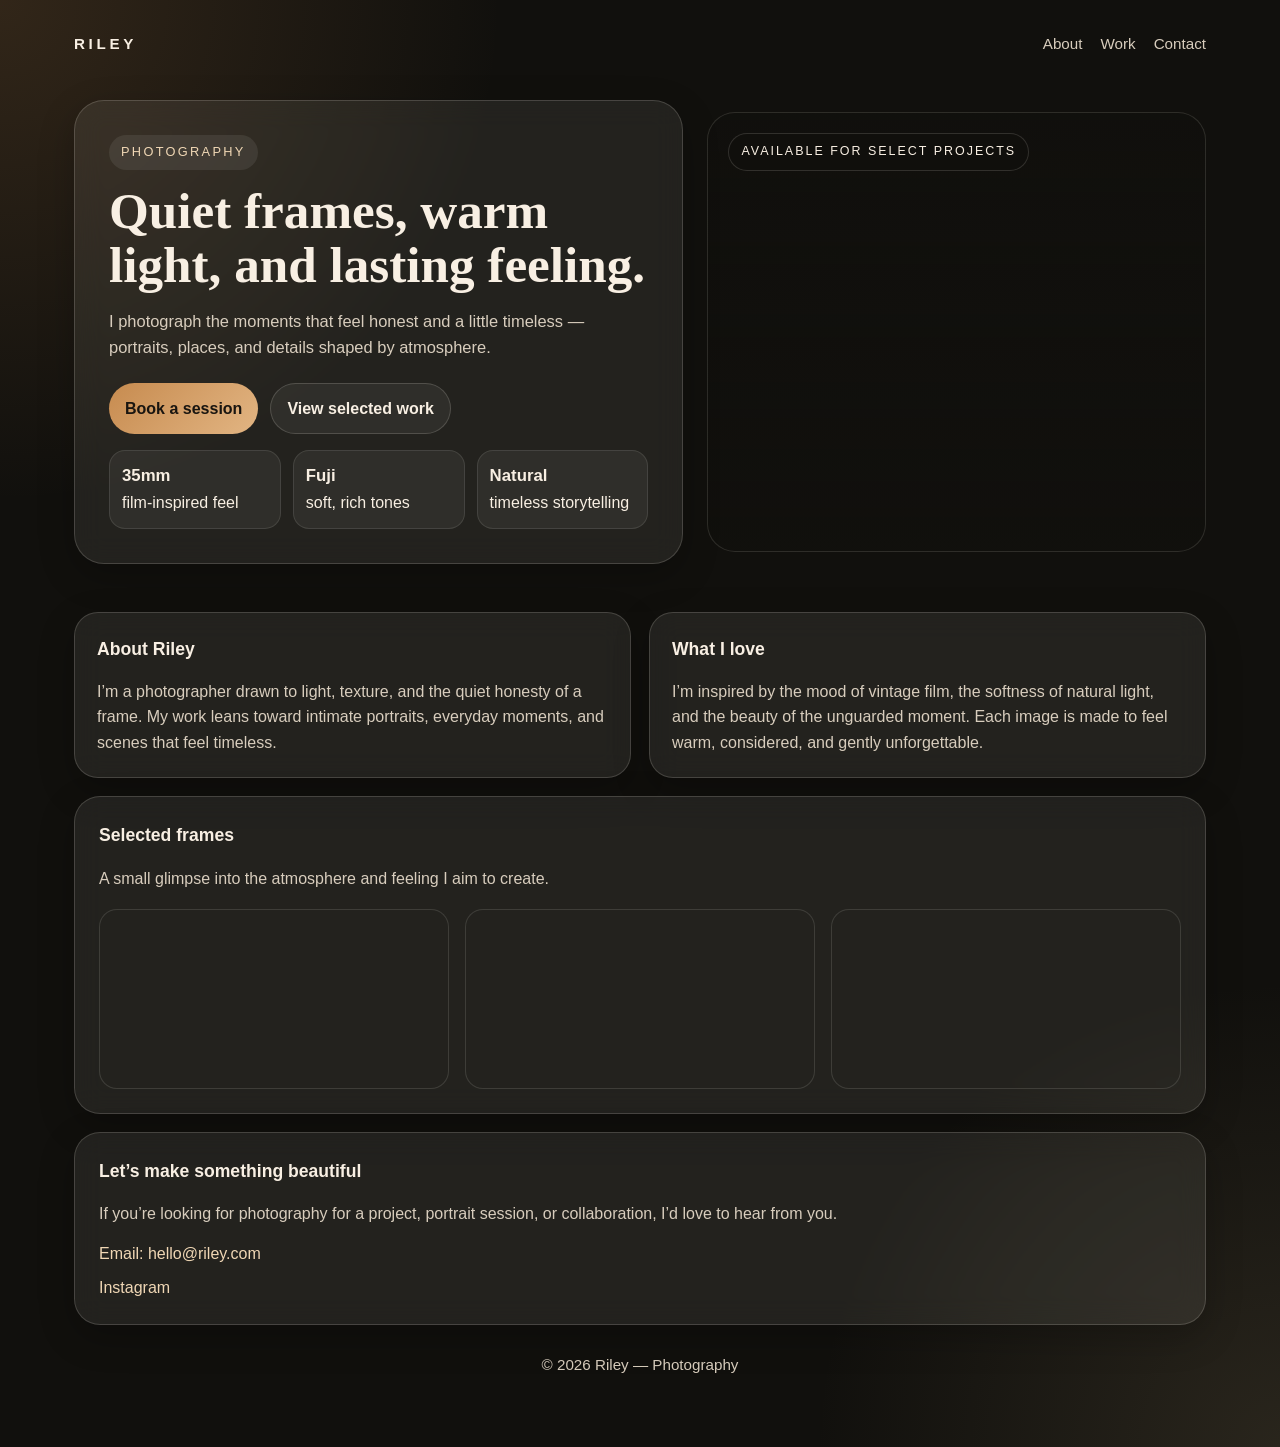
==== index.html @ 683b1c5f "first commit" ====
<!DOCTYPE html>
<html lang="en">
  <head>
    <meta charset="UTF-8" />
    <meta name="viewport" content="width=device-width, initial-scale=1.0" />
    <title>Riley | Photographer & CX Service Designer</title>
    <meta
      name="description"
      content="Riley is a photographer and CX service designer creating thoughtful, human-centered stories and experiences."
    />
    <style>
      :root {
        --bg: #11100d;
        --bg-soft: #1c1914;
        --card: rgba(255, 248, 238, 0.08);
        --card-strong: rgba(255, 248, 238, 0.12);
        --text: #f8efe3;
        --muted: #d8cdbd;
        --accent: #c78b4f;
        --accent-2: #8a7a5a;
        --line: rgba(255, 248, 238, 0.16);
      }

      * {
        box-sizing: border-box;
      }

      html {
        scroll-behavior: smooth;
      }

      body {
        margin: 0;
        font-family: "Inter", "Segoe UI", Roboto, Arial, sans-serif;
        color: var(--text);
        background:
          radial-gradient(circle at top left, rgba(199, 139, 79, 0.18), transparent 26%),
          radial-gradient(circle at bottom right, rgba(138, 122, 90, 0.2), transparent 24%),
          var(--bg);
        line-height: 1.6;
      }

      a {
        color: inherit;
        text-decoration: none;
      }

      .page {
        max-width: 1180px;
        margin: 0 auto;
        padding: 24px 24px 60px;
      }

      .nav {
        display: flex;
        justify-content: space-between;
        align-items: center;
        padding: 8px 0 24px;
      }

      .brand {
        font-size: 0.95rem;
        font-weight: 700;
        letter-spacing: 0.24em;
        text-transform: uppercase;
      }

      .nav-links {
        display: flex;
        gap: 18px;
        color: var(--muted);
        font-size: 0.95rem;
      }

      .hero {
        display: grid;
        grid-template-columns: 1.1fr 0.9fr;
        gap: 24px;
        align-items: center;
        padding: 20px 0 30px;
      }

      .hero-card,
      .card,
      .panel {
        background: var(--card);
        border: 1px solid var(--line);
        box-shadow: 0 12px 36px rgba(0, 0, 0, 0.24);
        backdrop-filter: blur(14px);
        -webkit-backdrop-filter: blur(14px);
      }

      .hero-card {
        border-radius: 30px;
        padding: 34px;
      }

      .eyebrow {
        display: inline-block;
        padding: 7px 12px;
        border-radius: 999px;
        background: rgba(255, 248, 238, 0.08);
        color: #f0d7b5;
        font-size: 0.8rem;
        letter-spacing: 0.18em;
        text-transform: uppercase;
        margin-bottom: 14px;
      }

      h1 {
        font-family: "Georgia", "Iowan Old Style", "Palatino Linotype", serif;
        font-size: clamp(2.2rem, 4vw, 3.2rem);
        line-height: 1.05;
        margin: 0 0 16px;
      }

      .lead {
        font-size: 1.03rem;
        color: var(--muted);
        max-width: 620px;
      }

      .actions {
        display: flex;
        gap: 12px;
        flex-wrap: wrap;
        margin-top: 22px;
      }

      .btn {
        display: inline-flex;
        align-items: center;
        justify-content: center;
        padding: 12px 16px;
        border-radius: 999px;
        font-weight: 600;
      }

      .btn-primary {
        background: linear-gradient(135deg, var(--accent), #e2b583);
        color: #191510;
      }

      .btn-secondary {
        border: 1px solid var(--line);
        background: rgba(255, 248, 238, 0.06);
      }

      .portrait {
        overflow: hidden;
        border-radius: 28px;
        min-height: 440px;
        background:
          linear-gradient(180deg, rgba(17, 16, 13, 0.12), rgba(17, 16, 13, 0.5)),
          url("https://images.unsplash.com/photo-1515886657613-9f3515b0c78f?auto=format&fit=crop&w=1000&q=80") center/cover;
        border: 1px solid rgba(255, 248, 238, 0.12);
      }

      .portrait .badge {
        margin: 20px;
        display: inline-block;
        padding: 8px 12px;
        border-radius: 999px;
        background: rgba(17, 16, 13, 0.65);
        border: 1px solid rgba(255, 248, 238, 0.14);
        font-size: 0.78rem;
        letter-spacing: 0.16em;
        text-transform: uppercase;
      }

      .content-grid {
        display: grid;
        grid-template-columns: 1fr 1fr;
        gap: 18px;
        margin-top: 18px;
      }

      .card {
        border-radius: 24px;
        padding: 22px;
      }

      .card h2,
      .panel h2 {
        margin-top: 0;
        font-size: 1.1rem;
      }

      .card p,
      .panel p {
        color: var(--muted);
        margin-bottom: 0;
      }

      .stats {
        display: flex;
        gap: 12px;
        flex-wrap: wrap;
        margin-top: 16px;
      }

      .stat {
        flex: 1;
        min-width: 110px;
        padding: 12px;
        border-radius: 16px;
        background: rgba(255, 248, 238, 0.06);
        border: 1px solid rgba(255, 248, 238, 0.1);
      }

      .stat strong {
        display: block;
        font-size: 1.05rem;
      }

      .gallery {
        display: grid;
        grid-template-columns: repeat(3, minmax(0, 1fr));
        gap: 16px;
        margin-top: 18px;
      }

      .photo {
        min-height: 180px;
        border-radius: 18px;
        background-size: cover;
        background-position: center;
        border: 1px solid rgba(255, 248, 238, 0.12);
        filter: sepia(0.28) saturate(0.84) contrast(1.03);
      }

      .photo.one {
        background-image: url("https://images.unsplash.com/photo-1492691527719-9d1e07e534b4?auto=format&fit=crop&w=800&q=80");
      }

      .photo.two {
        background-image: url("https://images.unsplash.com/photo-1518623489648-a173ef7824f3?auto=format&fit=crop&w=800&q=80");
      }

      .photo.three {
        background-image: url("https://images.unsplash.com/photo-1500530855697-b586d89ba3ee?auto=format&fit=crop&w=800&q=80");
      }

      .panel {
        border-radius: 26px;
        padding: 24px;
        margin-top: 18px;
      }

      .contact-list {
        margin-top: 14px;
        display: grid;
        gap: 8px;
      }

      .contact-list a {
        color: #f0d7b5;
      }

      footer {
        text-align: center;
        color: var(--muted);
        padding: 28px 0 10px;
        font-size: 0.95rem;
      }

      @media (max-width: 900px) {
        .hero,
        .content-grid,
        .gallery {
          grid-template-columns: 1fr;
        }

        .hero-card {
          padding: 24px;
        }

        .portrait {
          min-height: 320px;
        }
      }

      @media (max-width: 640px) {
        .page {
          padding: 16px 16px 40px;
        }

        .nav {
          flex-direction: column;
          align-items: flex-start;
          gap: 10px;
        }

        .nav-links {
          flex-wrap: wrap;
          gap: 12px;
        }
      }
    </style>
  </head>
  <body>
    <div class="page">
      <nav class="nav">
        <a href="#top" class="brand">Riley</a>
        <div class="nav-links">
          <a href="#about">About</a>
          <a href="#work">Work</a>
          <a href="#contact">Contact</a>
        </div>
      </nav>

      <section class="hero" id="top">
        <div class="hero-card">
          <span class="eyebrow">Photography</span>
          <h1>Quiet frames, warm light, and lasting feeling.</h1>
          <p class="lead">
            I photograph the moments that feel honest and a little timeless — portraits, places, and details shaped by atmosphere.
          </p>
          <div class="actions">
            <a class="btn btn-primary" href="#contact">Book a session</a>
            <a class="btn btn-secondary" href="#work">View selected work</a>
          </div>
          <div class="stats">
            <div class="stat"><strong>35mm</strong><span>film-inspired feel</span></div>
            <div class="stat"><strong>Fuji</strong><span>soft, rich tones</span></div>
            <div class="stat"><strong>Natural</strong><span>timeless storytelling</span></div>
          </div>
        </div>

        <div class="portrait">
          <span class="badge">Available for select projects</span>
        </div>
      </section>

      <section class="content-grid" id="about">
        <article class="card">
          <h2>About Riley</h2>
          <p>
            I’m a photographer drawn to light, texture, and the quiet honesty of a frame. My work leans toward intimate portraits,
            everyday moments, and scenes that feel timeless.
          </p>
        </article>
        <article class="card">
          <h2>What I love</h2>
          <p>
            I’m inspired by the mood of vintage film, the softness of natural light, and the beauty of the unguarded moment.
            Each image is made to feel warm, considered, and gently unforgettable.
          </p>
        </article>
      </section>

      <section class="panel" id="work">
        <h2>Selected frames</h2>
        <p>A small glimpse into the atmosphere and feeling I aim to create.</p>
        <div class="gallery">
          <div class="photo one"></div>
          <div class="photo two"></div>
          <div class="photo three"></div>
        </div>
      </section>

      <section class="panel" id="contact">
        <h2>Let’s make something beautiful</h2>
        <p>
          If you’re looking for photography for a project, portrait session, or collaboration, I’d love to hear from you.
        </p>
        <div class="contact-list">
          <a href="mailto:hello@riley.com">Email: hello@riley.com</a>
          <a href="https://www.instagram.com/" target="_blank" rel="noreferrer">Instagram</a>
        </div>
      </section>

      <footer>© 2026 Riley — Photography</footer>
    </div>
  </body>
</html>
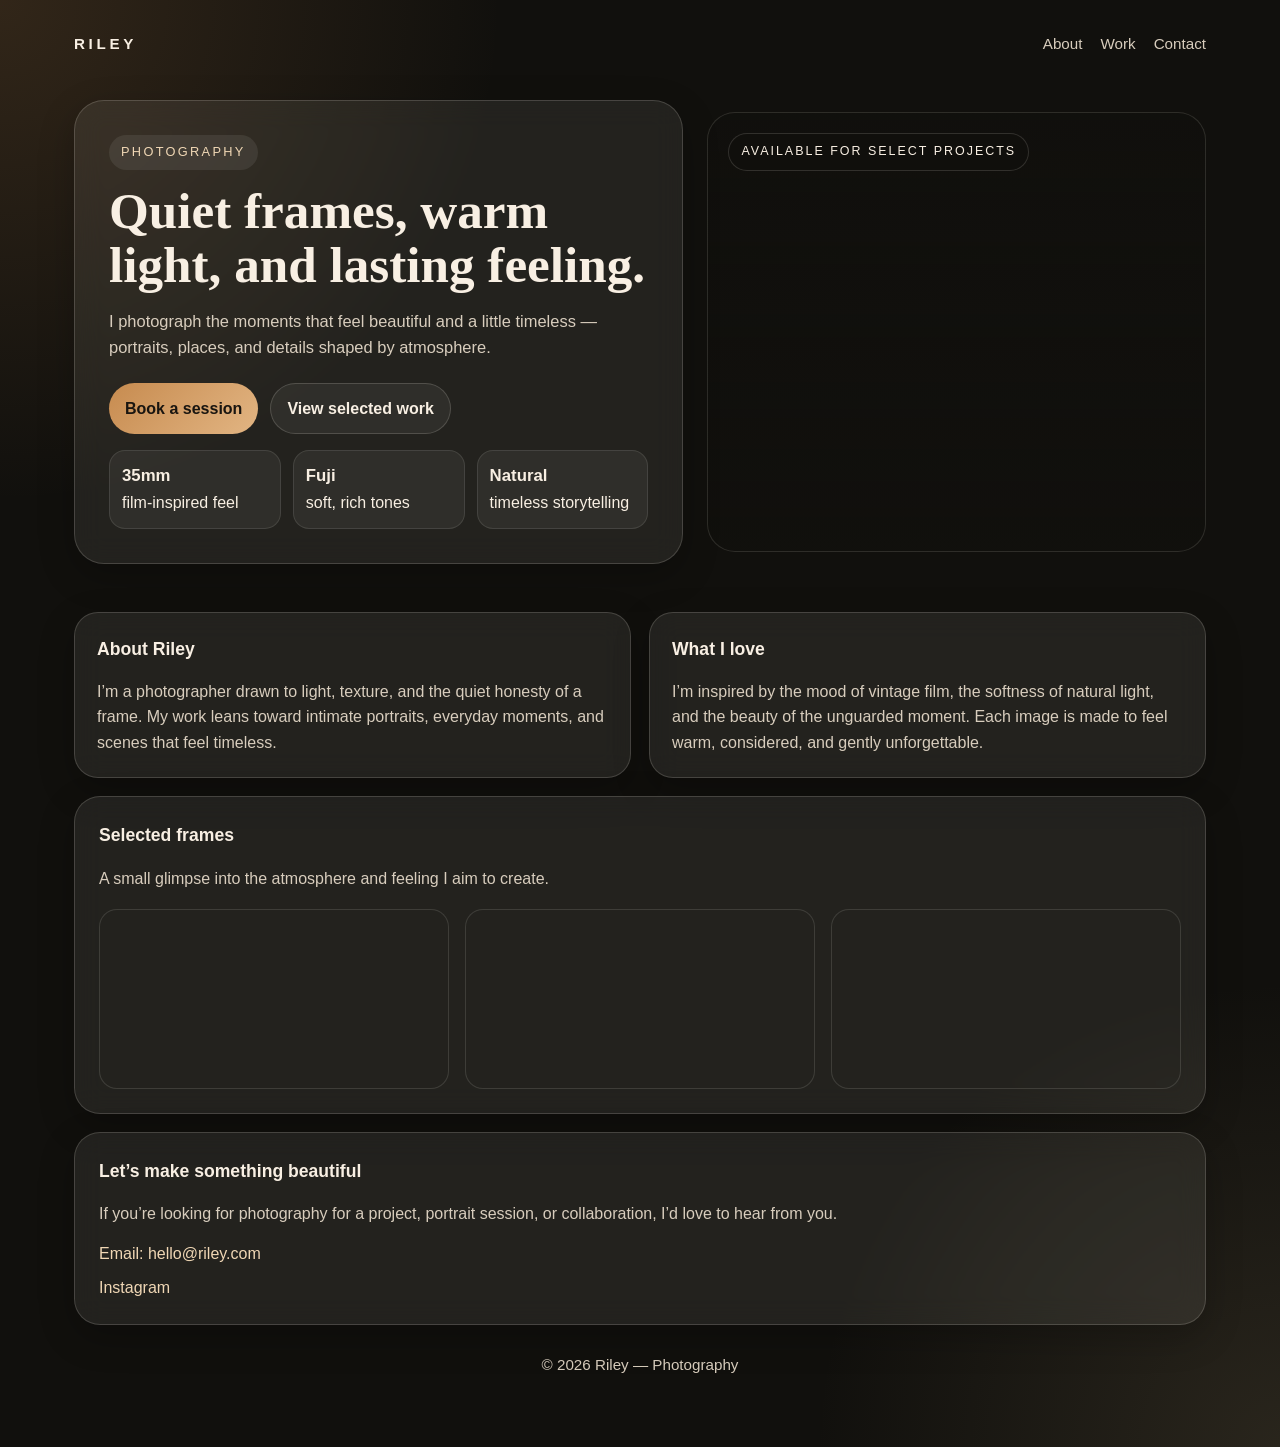
==== commit c00f0290: "updated header text *beautiful" ====
--- a/index.html
+++ b/index.html
@@ -3,10 +3,10 @@
   <head>
     <meta charset="UTF-8" />
     <meta name="viewport" content="width=device-width, initial-scale=1.0" />
-    <title>Riley | Photographer & CX Service Designer</title>
+    <title>Riley | Photographer</title>
     <meta
       name="description"
-      content="Riley is a photographer and CX service designer creating thoughtful, human-centered stories and experiences."
+      content="Riley is a photographer creating beautiful, timeless images shaped by light, texture, and impactful moments."
     />
     <style>
       :root {
@@ -314,7 +314,7 @@
           <span class="eyebrow">Photography</span>
           <h1>Quiet frames, warm light, and lasting feeling.</h1>
           <p class="lead">
-            I photograph the moments that feel honest and a little timeless — portraits, places, and details shaped by atmosphere.
+            I photograph the moments that feel beautiful and a little timeless — portraits, places, and details shaped by atmosphere.
           </p>
           <div class="actions">
             <a class="btn btn-primary" href="#contact">Book a session</a>
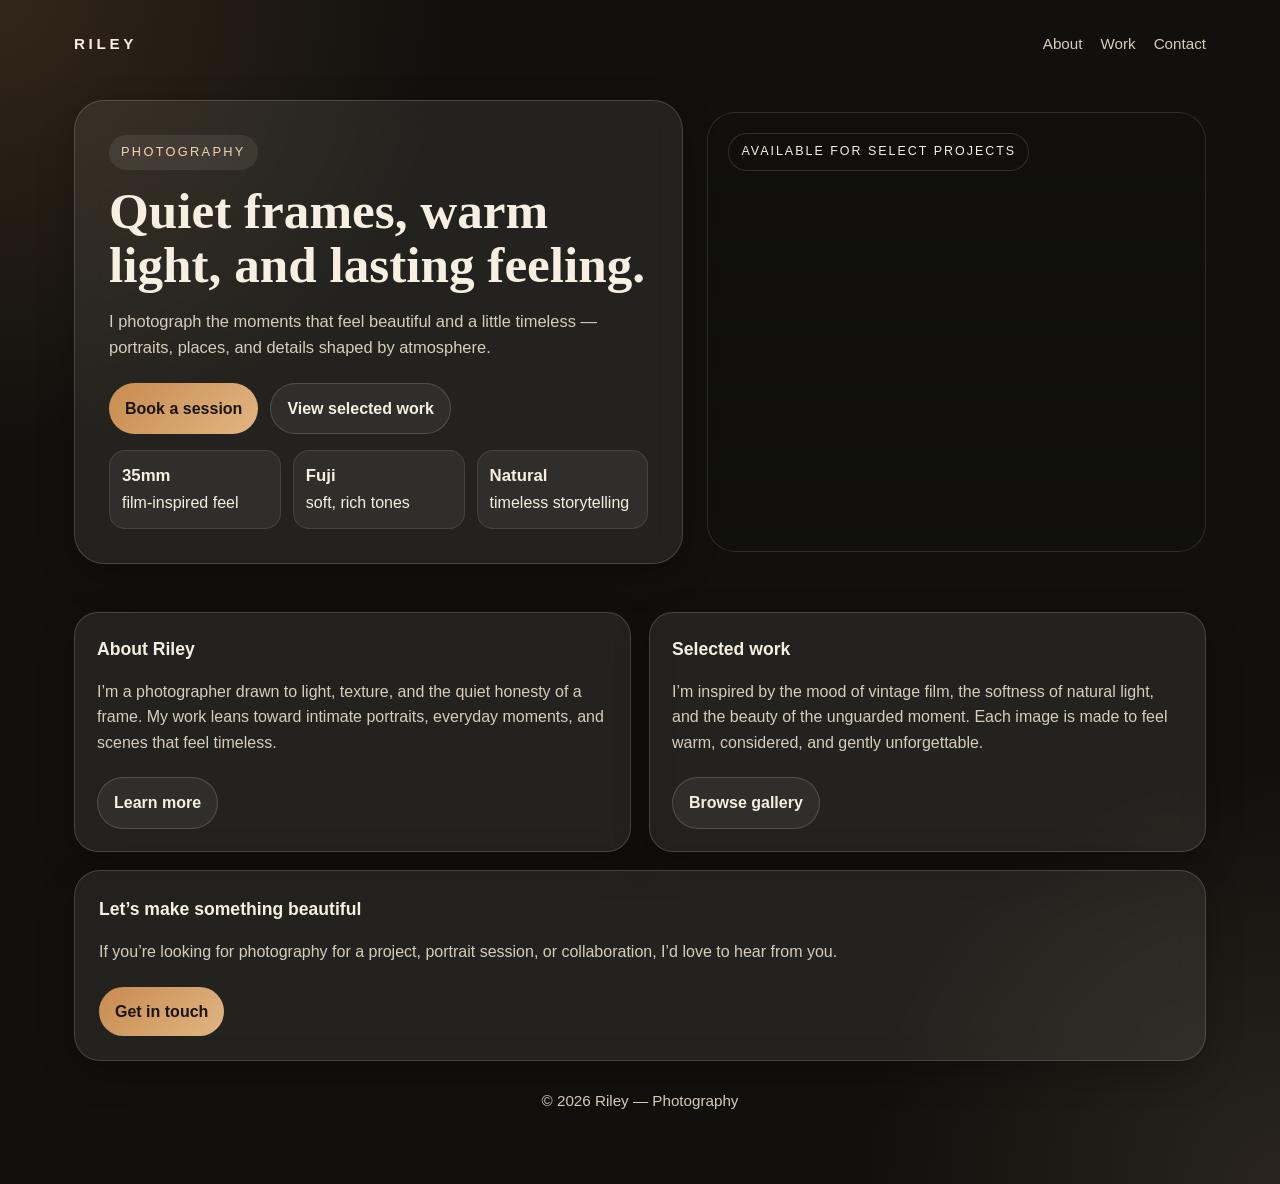
==== commit 69d503ce: "Updated site scaffolding and structure to have pages on own." ====
--- a/index.html
+++ b/index.html
@@ -8,304 +8,16 @@
       name="description"
       content="Riley is a photographer creating beautiful, timeless images shaped by light, texture, and impactful moments."
     />
-    <style>
-      :root {
-        --bg: #11100d;
-        --bg-soft: #1c1914;
-        --card: rgba(255, 248, 238, 0.08);
-        --card-strong: rgba(255, 248, 238, 0.12);
-        --text: #f8efe3;
-        --muted: #d8cdbd;
-        --accent: #c78b4f;
-        --accent-2: #8a7a5a;
-        --line: rgba(255, 248, 238, 0.16);
-      }
-
-      * {
-        box-sizing: border-box;
-      }
-
-      html {
-        scroll-behavior: smooth;
-      }
-
-      body {
-        margin: 0;
-        font-family: "Inter", "Segoe UI", Roboto, Arial, sans-serif;
-        color: var(--text);
-        background:
-          radial-gradient(circle at top left, rgba(199, 139, 79, 0.18), transparent 26%),
-          radial-gradient(circle at bottom right, rgba(138, 122, 90, 0.2), transparent 24%),
-          var(--bg);
-        line-height: 1.6;
-      }
-
-      a {
-        color: inherit;
-        text-decoration: none;
-      }
-
-      .page {
-        max-width: 1180px;
-        margin: 0 auto;
-        padding: 24px 24px 60px;
-      }
-
-      .nav {
-        display: flex;
-        justify-content: space-between;
-        align-items: center;
-        padding: 8px 0 24px;
-      }
-
-      .brand {
-        font-size: 0.95rem;
-        font-weight: 700;
-        letter-spacing: 0.24em;
-        text-transform: uppercase;
-      }
-
-      .nav-links {
-        display: flex;
-        gap: 18px;
-        color: var(--muted);
-        font-size: 0.95rem;
-      }
-
-      .hero {
-        display: grid;
-        grid-template-columns: 1.1fr 0.9fr;
-        gap: 24px;
-        align-items: center;
-        padding: 20px 0 30px;
-      }
-
-      .hero-card,
-      .card,
-      .panel {
-        background: var(--card);
-        border: 1px solid var(--line);
-        box-shadow: 0 12px 36px rgba(0, 0, 0, 0.24);
-        backdrop-filter: blur(14px);
-        -webkit-backdrop-filter: blur(14px);
-      }
-
-      .hero-card {
-        border-radius: 30px;
-        padding: 34px;
-      }
-
-      .eyebrow {
-        display: inline-block;
-        padding: 7px 12px;
-        border-radius: 999px;
-        background: rgba(255, 248, 238, 0.08);
-        color: #f0d7b5;
-        font-size: 0.8rem;
-        letter-spacing: 0.18em;
-        text-transform: uppercase;
-        margin-bottom: 14px;
-      }
-
-      h1 {
-        font-family: "Georgia", "Iowan Old Style", "Palatino Linotype", serif;
-        font-size: clamp(2.2rem, 4vw, 3.2rem);
-        line-height: 1.05;
-        margin: 0 0 16px;
-      }
-
-      .lead {
-        font-size: 1.03rem;
-        color: var(--muted);
-        max-width: 620px;
-      }
-
-      .actions {
-        display: flex;
-        gap: 12px;
-        flex-wrap: wrap;
-        margin-top: 22px;
-      }
-
-      .btn {
-        display: inline-flex;
-        align-items: center;
-        justify-content: center;
-        padding: 12px 16px;
-        border-radius: 999px;
-        font-weight: 600;
-      }
-
-      .btn-primary {
-        background: linear-gradient(135deg, var(--accent), #e2b583);
-        color: #191510;
-      }
-
-      .btn-secondary {
-        border: 1px solid var(--line);
-        background: rgba(255, 248, 238, 0.06);
-      }
-
-      .portrait {
-        overflow: hidden;
-        border-radius: 28px;
-        min-height: 440px;
-        background:
-          linear-gradient(180deg, rgba(17, 16, 13, 0.12), rgba(17, 16, 13, 0.5)),
-          url("https://images.unsplash.com/photo-1515886657613-9f3515b0c78f?auto=format&fit=crop&w=1000&q=80") center/cover;
-        border: 1px solid rgba(255, 248, 238, 0.12);
-      }
-
-      .portrait .badge {
-        margin: 20px;
-        display: inline-block;
-        padding: 8px 12px;
-        border-radius: 999px;
-        background: rgba(17, 16, 13, 0.65);
-        border: 1px solid rgba(255, 248, 238, 0.14);
-        font-size: 0.78rem;
-        letter-spacing: 0.16em;
-        text-transform: uppercase;
-      }
-
-      .content-grid {
-        display: grid;
-        grid-template-columns: 1fr 1fr;
-        gap: 18px;
-        margin-top: 18px;
-      }
-
-      .card {
-        border-radius: 24px;
-        padding: 22px;
-      }
-
-      .card h2,
-      .panel h2 {
-        margin-top: 0;
-        font-size: 1.1rem;
-      }
-
-      .card p,
-      .panel p {
-        color: var(--muted);
-        margin-bottom: 0;
-      }
-
-      .stats {
-        display: flex;
-        gap: 12px;
-        flex-wrap: wrap;
-        margin-top: 16px;
-      }
-
-      .stat {
-        flex: 1;
-        min-width: 110px;
-        padding: 12px;
-        border-radius: 16px;
-        background: rgba(255, 248, 238, 0.06);
-        border: 1px solid rgba(255, 248, 238, 0.1);
-      }
-
-      .stat strong {
-        display: block;
-        font-size: 1.05rem;
-      }
-
-      .gallery {
-        display: grid;
-        grid-template-columns: repeat(3, minmax(0, 1fr));
-        gap: 16px;
-        margin-top: 18px;
-      }
-
-      .photo {
-        min-height: 180px;
-        border-radius: 18px;
-        background-size: cover;
-        background-position: center;
-        border: 1px solid rgba(255, 248, 238, 0.12);
-        filter: sepia(0.28) saturate(0.84) contrast(1.03);
-      }
-
-      .photo.one {
-        background-image: url("https://images.unsplash.com/photo-1492691527719-9d1e07e534b4?auto=format&fit=crop&w=800&q=80");
-      }
-
-      .photo.two {
-        background-image: url("https://images.unsplash.com/photo-1518623489648-a173ef7824f3?auto=format&fit=crop&w=800&q=80");
-      }
-
-      .photo.three {
-        background-image: url("https://images.unsplash.com/photo-1500530855697-b586d89ba3ee?auto=format&fit=crop&w=800&q=80");
-      }
-
-      .panel {
-        border-radius: 26px;
-        padding: 24px;
-        margin-top: 18px;
-      }
-
-      .contact-list {
-        margin-top: 14px;
-        display: grid;
-        gap: 8px;
-      }
-
-      .contact-list a {
-        color: #f0d7b5;
-      }
-
-      footer {
-        text-align: center;
-        color: var(--muted);
-        padding: 28px 0 10px;
-        font-size: 0.95rem;
-      }
-
-      @media (max-width: 900px) {
-        .hero,
-        .content-grid,
-        .gallery {
-          grid-template-columns: 1fr;
-        }
-
-        .hero-card {
-          padding: 24px;
-        }
-
-        .portrait {
-          min-height: 320px;
-        }
-      }
-
-      @media (max-width: 640px) {
-        .page {
-          padding: 16px 16px 40px;
-        }
-
-        .nav {
-          flex-direction: column;
-          align-items: flex-start;
-          gap: 10px;
-        }
-
-        .nav-links {
-          flex-wrap: wrap;
-          gap: 12px;
-        }
-      }
-    </style>
+    <link rel="stylesheet" href="styles.css" />
   </head>
   <body>
     <div class="page">
       <nav class="nav">
-        <a href="#top" class="brand">Riley</a>
+        <a href="index.html" class="brand">Riley</a>
         <div class="nav-links">
-          <a href="#about">About</a>
-          <a href="#work">Work</a>
-          <a href="#contact">Contact</a>
+          <a href="pages/about.html">About</a>
+          <a href="pages/work.html">Work</a>
+          <a href="pages/contact.html">Contact</a>
         </div>
       </nav>
 
@@ -317,8 +29,8 @@
             I photograph the moments that feel beautiful and a little timeless — portraits, places, and details shaped by atmosphere.
           </p>
           <div class="actions">
-            <a class="btn btn-primary" href="#contact">Book a session</a>
-            <a class="btn btn-secondary" href="#work">View selected work</a>
+            <a class="btn btn-primary" href="pages/contact.html">Book a session</a>
+            <a class="btn btn-secondary" href="pages/work.html">View selected work</a>
           </div>
           <div class="stats">
             <div class="stat"><strong>35mm</strong><span>film-inspired feel</span></div>
@@ -332,45 +44,41 @@
         </div>
       </section>
 
-      <section class="content-grid" id="about">
+      <section class="content-grid">
         <article class="card">
           <h2>About Riley</h2>
           <p>
             I’m a photographer drawn to light, texture, and the quiet honesty of a frame. My work leans toward intimate portraits,
             everyday moments, and scenes that feel timeless.
           </p>
+          <div class="actions">
+            <a class="btn btn-secondary" href="pages/about.html">Learn more</a>
+          </div>
         </article>
         <article class="card">
-          <h2>What I love</h2>
+          <h2>Selected work</h2>
           <p>
             I’m inspired by the mood of vintage film, the softness of natural light, and the beauty of the unguarded moment.
             Each image is made to feel warm, considered, and gently unforgettable.
           </p>
+          <div class="actions">
+            <a class="btn btn-secondary" href="pages/work.html">Browse gallery</a>
+          </div>
         </article>
       </section>
 
-      <section class="panel" id="work">
-        <h2>Selected frames</h2>
-        <p>A small glimpse into the atmosphere and feeling I aim to create.</p>
-        <div class="gallery">
-          <div class="photo one"></div>
-          <div class="photo two"></div>
-          <div class="photo three"></div>
-        </div>
-      </section>
-
-      <section class="panel" id="contact">
+      <section class="panel">
         <h2>Let’s make something beautiful</h2>
         <p>
           If you’re looking for photography for a project, portrait session, or collaboration, I’d love to hear from you.
         </p>
-        <div class="contact-list">
-          <a href="mailto:hello@riley.com">Email: hello@riley.com</a>
-          <a href="https://www.instagram.com/" target="_blank" rel="noreferrer">Instagram</a>
+        <div class="actions">
+          <a class="btn btn-primary" href="pages/contact.html">Get in touch</a>
         </div>
       </section>
 
       <footer>© 2026 Riley — Photography</footer>
     </div>
+    <script src="script.js"></script>
   </body>
 </html>
--- a/styles.css
+++ b/styles.css
@@ -0,0 +1,287 @@
+:root {
+  --bg: #11100d;
+  --bg-soft: #1c1914;
+  --card: rgba(255, 248, 238, 0.08);
+  --card-strong: rgba(255, 248, 238, 0.12);
+  --text: #f8efe3;
+  --muted: #d8cdbd;
+  --accent: #c78b4f;
+  --accent-2: #8a7a5a;
+  --line: rgba(255, 248, 238, 0.16);
+}
+
+* {
+  box-sizing: border-box;
+}
+
+html {
+  scroll-behavior: smooth;
+}
+
+body {
+  margin: 0;
+  font-family: "Inter", "Segoe UI", Roboto, Arial, sans-serif;
+  color: var(--text);
+  background:
+    radial-gradient(circle at top left, rgba(199, 139, 79, 0.18), transparent 26%),
+    radial-gradient(circle at bottom right, rgba(138, 122, 90, 0.2), transparent 24%),
+    var(--bg);
+  line-height: 1.6;
+}
+
+a {
+  color: inherit;
+  text-decoration: none;
+}
+
+.page {
+  max-width: 1180px;
+  margin: 0 auto;
+  padding: 24px 24px 60px;
+}
+
+.nav {
+  display: flex;
+  justify-content: space-between;
+  align-items: center;
+  padding: 8px 0 24px;
+}
+
+.brand {
+  font-size: 0.95rem;
+  font-weight: 700;
+  letter-spacing: 0.24em;
+  text-transform: uppercase;
+}
+
+.nav-links {
+  display: flex;
+  gap: 18px;
+  color: var(--muted);
+  font-size: 0.95rem;
+}
+
+.hero {
+  display: grid;
+  grid-template-columns: 1.1fr 0.9fr;
+  gap: 24px;
+  align-items: center;
+  padding: 20px 0 30px;
+}
+
+.hero-card,
+.card,
+.panel {
+  background: var(--card);
+  border: 1px solid var(--line);
+  box-shadow: 0 12px 36px rgba(0, 0, 0, 0.24);
+  backdrop-filter: blur(14px);
+  -webkit-backdrop-filter: blur(14px);
+}
+
+.hero-card {
+  border-radius: 30px;
+  padding: 34px;
+}
+
+.eyebrow {
+  display: inline-block;
+  padding: 7px 12px;
+  border-radius: 999px;
+  background: rgba(255, 248, 238, 0.08);
+  color: #f0d7b5;
+  font-size: 0.8rem;
+  letter-spacing: 0.18em;
+  text-transform: uppercase;
+  margin-bottom: 14px;
+}
+
+h1 {
+  font-family: "Georgia", "Iowan Old Style", "Palatino Linotype", serif;
+  font-size: clamp(2.2rem, 4vw, 3.2rem);
+  line-height: 1.05;
+  margin: 0 0 16px;
+}
+
+.lead {
+  font-size: 1.03rem;
+  color: var(--muted);
+  max-width: 620px;
+}
+
+.actions {
+  display: flex;
+  gap: 12px;
+  flex-wrap: wrap;
+  margin-top: 22px;
+}
+
+.btn {
+  display: inline-flex;
+  align-items: center;
+  justify-content: center;
+  padding: 12px 16px;
+  border-radius: 999px;
+  font-weight: 600;
+}
+
+.btn-primary {
+  background: linear-gradient(135deg, var(--accent), #e2b583);
+  color: #191510;
+}
+
+.btn-secondary {
+  border: 1px solid var(--line);
+  background: rgba(255, 248, 238, 0.06);
+}
+
+.portrait {
+  overflow: hidden;
+  border-radius: 28px;
+  min-height: 440px;
+  background:
+    linear-gradient(180deg, rgba(17, 16, 13, 0.12), rgba(17, 16, 13, 0.5)),
+    url("https://images.unsplash.com/photo-1515886657613-9f3515b0c78f?auto=format&fit=crop&w=1000&q=80") center/cover;
+  border: 1px solid rgba(255, 248, 238, 0.12);
+}
+
+.portrait .badge {
+  margin: 20px;
+  display: inline-block;
+  padding: 8px 12px;
+  border-radius: 999px;
+  background: rgba(17, 16, 13, 0.65);
+  border: 1px solid rgba(255, 248, 238, 0.14);
+  font-size: 0.78rem;
+  letter-spacing: 0.16em;
+  text-transform: uppercase;
+}
+
+.content-grid {
+  display: grid;
+  grid-template-columns: 1fr 1fr;
+  gap: 18px;
+  margin-top: 18px;
+}
+
+.card {
+  border-radius: 24px;
+  padding: 22px;
+}
+
+.card h2,
+.panel h2 {
+  margin-top: 0;
+  font-size: 1.1rem;
+}
+
+.card p,
+.panel p {
+  color: var(--muted);
+  margin-bottom: 0;
+}
+
+.stats {
+  display: flex;
+  gap: 12px;
+  flex-wrap: wrap;
+  margin-top: 16px;
+}
+
+.stat {
+  flex: 1;
+  min-width: 110px;
+  padding: 12px;
+  border-radius: 16px;
+  background: rgba(255, 248, 238, 0.06);
+  border: 1px solid rgba(255, 248, 238, 0.1);
+}
+
+.stat strong {
+  display: block;
+  font-size: 1.05rem;
+}
+
+.gallery {
+  display: grid;
+  grid-template-columns: repeat(3, minmax(0, 1fr));
+  gap: 16px;
+  margin-top: 18px;
+}
+
+.photo {
+  min-height: 180px;
+  border-radius: 18px;
+  background-size: cover;
+  background-position: center;
+  border: 1px solid rgba(255, 248, 238, 0.12);
+  filter: sepia(0.28) saturate(0.84) contrast(1.03);
+}
+
+.photo.one {
+  background-image: url("https://images.unsplash.com/photo-1492691527719-9d1e07e534b4?auto=format&fit=crop&w=800&q=80");
+}
+
+.photo.two {
+  background-image: url("https://images.unsplash.com/photo-1518623489648-a173ef7824f3?auto=format&fit=crop&w=800&q=80");
+}
+
+.photo.three {
+  background-image: url("https://images.unsplash.com/photo-1500530855697-b586d89ba3ee?auto=format&fit=crop&w=800&q=80");
+}
+
+.panel {
+  border-radius: 26px;
+  padding: 24px;
+  margin-top: 18px;
+}
+
+.contact-list {
+  margin-top: 14px;
+  display: grid;
+  gap: 8px;
+}
+
+.contact-list a {
+  color: #f0d7b5;
+}
+
+footer {
+  text-align: center;
+  color: var(--muted);
+  padding: 28px 0 10px;
+  font-size: 0.95rem;
+}
+
+@media (max-width: 900px) {
+  .hero,
+  .content-grid,
+  .gallery {
+    grid-template-columns: 1fr;
+  }
+
+  .hero-card {
+    padding: 24px;
+  }
+
+  .portrait {
+    min-height: 320px;
+  }
+}
+
+@media (max-width: 640px) {
+  .page {
+    padding: 16px 16px 40px;
+  }
+
+  .nav {
+    flex-direction: column;
+    align-items: flex-start;
+    gap: 10px;
+  }
+
+  .nav-links {
+    flex-wrap: wrap;
+    gap: 12px;
+  }
+}
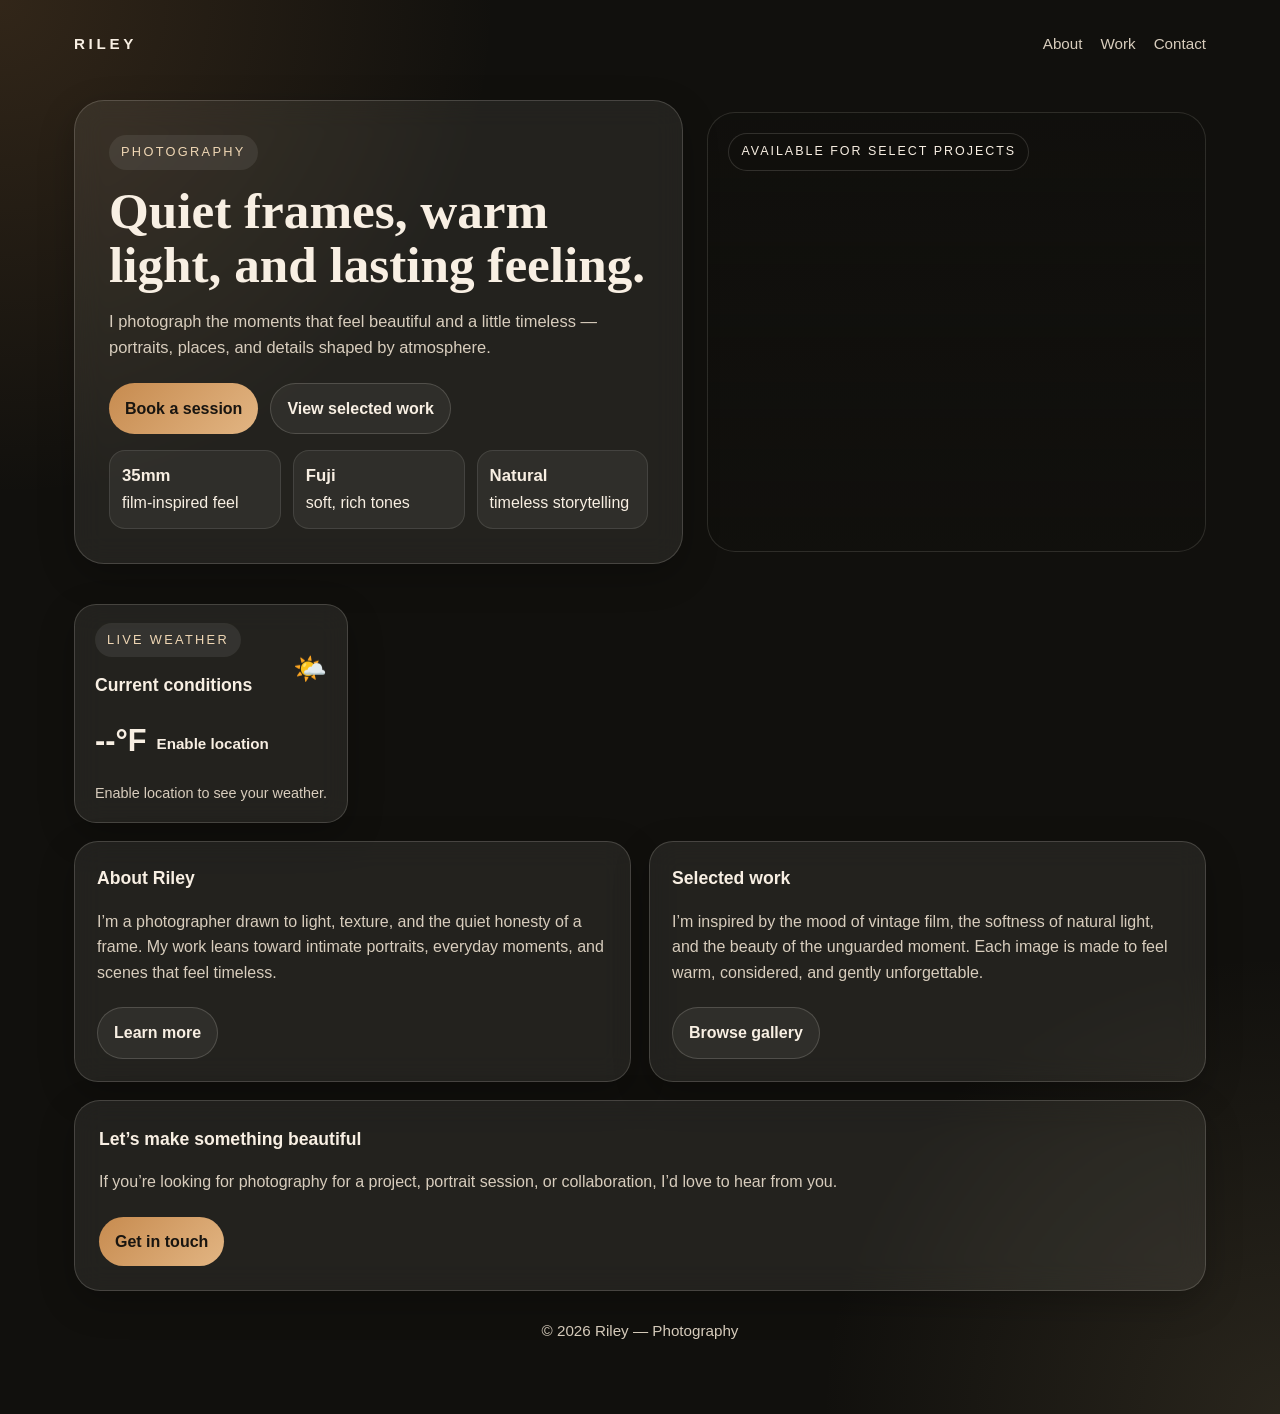
==== commit 4e960c38: "Add weather widget" ====
--- a/index.html
+++ b/index.html
@@ -8,7 +8,345 @@
       name="description"
       content="Riley is a photographer creating beautiful, timeless images shaped by light, texture, and impactful moments."
     />
-    <link rel="stylesheet" href="styles.css" />
+    <style>
+      :root {
+        --bg: #11100d;
+        --bg-soft: #1c1914;
+        --card: rgba(255, 248, 238, 0.08);
+        --card-strong: rgba(255, 248, 238, 0.12);
+        --text: #f8efe3;
+        --muted: #d8cdbd;
+        --accent: #c78b4f;
+        --accent-2: #8a7a5a;
+        --line: rgba(255, 248, 238, 0.16);
+      }
+
+      * {
+        box-sizing: border-box;
+      }
+
+      html {
+        scroll-behavior: smooth;
+      }
+
+      body {
+        margin: 0;
+        font-family: "Inter", "Segoe UI", Roboto, Arial, sans-serif;
+        color: var(--text);
+        background:
+          radial-gradient(circle at top left, rgba(199, 139, 79, 0.18), transparent 26%),
+          radial-gradient(circle at bottom right, rgba(138, 122, 90, 0.2), transparent 24%),
+          var(--bg);
+        line-height: 1.6;
+      }
+
+      a {
+        color: inherit;
+        text-decoration: none;
+      }
+
+      .page {
+        max-width: 1180px;
+        margin: 0 auto;
+        padding: 24px 24px 60px;
+      }
+
+      .nav {
+        display: flex;
+        justify-content: space-between;
+        align-items: center;
+        padding: 8px 0 24px;
+      }
+
+      .brand {
+        font-size: 0.95rem;
+        font-weight: 700;
+        letter-spacing: 0.24em;
+        text-transform: uppercase;
+      }
+
+      .nav-links {
+        display: flex;
+        gap: 18px;
+        color: var(--muted);
+        font-size: 0.95rem;
+      }
+
+      .hero {
+        display: grid;
+        grid-template-columns: 1.1fr 0.9fr;
+        gap: 24px;
+        align-items: center;
+        padding: 20px 0 30px;
+      }
+
+      .hero-card,
+      .card,
+      .panel,
+      .weather-card {
+        background: var(--card);
+        border: 1px solid var(--line);
+        box-shadow: 0 12px 36px rgba(0, 0, 0, 0.24);
+        backdrop-filter: blur(14px);
+        -webkit-backdrop-filter: blur(14px);
+      }
+
+      .hero-card {
+        border-radius: 30px;
+        padding: 34px;
+      }
+
+      .eyebrow {
+        display: inline-block;
+        padding: 7px 12px;
+        border-radius: 999px;
+        background: rgba(255, 248, 238, 0.08);
+        color: #f0d7b5;
+        font-size: 0.8rem;
+        letter-spacing: 0.18em;
+        text-transform: uppercase;
+        margin-bottom: 14px;
+      }
+
+      h1 {
+        font-family: "Georgia", "Iowan Old Style", "Palatino Linotype", serif;
+        font-size: clamp(2.2rem, 4vw, 3.2rem);
+        line-height: 1.05;
+        margin: 0 0 16px;
+      }
+
+      .lead {
+        font-size: 1.03rem;
+        color: var(--muted);
+        max-width: 620px;
+      }
+
+      .actions {
+        display: flex;
+        gap: 12px;
+        flex-wrap: wrap;
+        margin-top: 22px;
+      }
+
+      .btn {
+        display: inline-flex;
+        align-items: center;
+        justify-content: center;
+        padding: 12px 16px;
+        border-radius: 999px;
+        font-weight: 600;
+      }
+
+      .btn-primary {
+        background: linear-gradient(135deg, var(--accent), #e2b583);
+        color: #191510;
+      }
+
+      .btn-secondary {
+        border: 1px solid var(--line);
+        background: rgba(255, 248, 238, 0.06);
+      }
+
+      .portrait {
+        overflow: hidden;
+        border-radius: 28px;
+        min-height: 440px;
+        background:
+          linear-gradient(180deg, rgba(17, 16, 13, 0.12), rgba(17, 16, 13, 0.5)),
+          url("https://images.unsplash.com/photo-1515886657613-9f3515b0c78f?auto=format&fit=crop&w=1000&q=80") center/cover;
+        border: 1px solid rgba(255, 248, 238, 0.12);
+      }
+
+      .portrait .badge {
+        margin: 20px;
+        display: inline-block;
+        padding: 8px 12px;
+        border-radius: 999px;
+        background: rgba(17, 16, 13, 0.65);
+        border: 1px solid rgba(255, 248, 238, 0.14);
+        font-size: 0.78rem;
+        letter-spacing: 0.16em;
+        text-transform: uppercase;
+      }
+
+      .content-grid {
+        display: grid;
+        grid-template-columns: 1fr 1fr;
+        gap: 18px;
+        margin-top: 18px;
+      }
+
+      .card {
+        border-radius: 24px;
+        padding: 22px;
+      }
+
+      .card h2,
+      .panel h2,
+      .weather-card h2 {
+        margin-top: 0;
+        font-size: 1.1rem;
+      }
+
+      .card p,
+      .panel p,
+      .weather-card p {
+        color: var(--muted);
+        margin-bottom: 0;
+      }
+
+      .stats {
+        display: flex;
+        gap: 12px;
+        flex-wrap: wrap;
+        margin-top: 16px;
+      }
+
+      .stat {
+        flex: 1;
+        min-width: 110px;
+        padding: 12px;
+        border-radius: 16px;
+        background: rgba(255, 248, 238, 0.06);
+        border: 1px solid rgba(255, 248, 238, 0.1);
+      }
+
+      .stat strong {
+        display: block;
+        font-size: 1.05rem;
+      }
+
+      .gallery {
+        display: grid;
+        grid-template-columns: repeat(3, minmax(0, 1fr));
+        gap: 16px;
+        margin-top: 18px;
+      }
+
+      .photo {
+        min-height: 180px;
+        border-radius: 18px;
+        background-size: cover;
+        background-position: center;
+        border: 1px solid rgba(255, 248, 238, 0.12);
+        filter: sepia(0.28) saturate(0.84) contrast(1.03);
+      }
+
+      .photo.one {
+        background-image: url("https://images.unsplash.com/photo-1492691527719-9d1e07e534b4?auto=format&fit=crop&w=800&q=80");
+      }
+
+      .photo.two {
+        background-image: url("https://images.unsplash.com/photo-1518623489648-a173ef7824f3?auto=format&fit=crop&w=800&q=80");
+      }
+
+      .photo.three {
+        background-image: url("https://images.unsplash.com/photo-1500530855697-b586d89ba3ee?auto=format&fit=crop&w=800&q=80");
+      }
+
+      .panel {
+        border-radius: 26px;
+        padding: 24px;
+        margin-top: 18px;
+      }
+
+      .weather-card {
+        border-radius: 22px;
+        padding: 18px 20px;
+        margin: 10px 0 0;
+        display: inline-grid;
+        gap: 12px;
+        max-width: 360px;
+        align-self: start;
+      }
+
+      .weather-header {
+        display: flex;
+        justify-content: space-between;
+        align-items: center;
+        gap: 14px;
+      }
+
+      .weather-icon {
+        font-size: 1.7rem;
+        line-height: 1;
+      }
+
+      .weather-main {
+        display: flex;
+        align-items: end;
+        gap: 10px;
+        flex-wrap: wrap;
+      }
+
+      .weather-temp {
+        font-size: clamp(1.6rem, 2.4vw, 2.1rem);
+        font-weight: 700;
+        line-height: 1;
+      }
+
+      .weather-condition {
+        color: var(--text);
+        font-weight: 600;
+        font-size: 0.95rem;
+      }
+
+      .weather-status {
+        color: var(--muted);
+        font-size: 0.9rem;
+        line-height: 1.5;
+      }
+
+      .contact-list {
+        margin-top: 14px;
+        display: grid;
+        gap: 8px;
+      }
+
+      .contact-list a {
+        color: #f0d7b5;
+      }
+
+      footer {
+        text-align: center;
+        color: var(--muted);
+        padding: 28px 0 10px;
+        font-size: 0.95rem;
+      }
+
+      @media (max-width: 900px) {
+        .hero,
+        .content-grid,
+        .gallery {
+          grid-template-columns: 1fr;
+        }
+
+        .hero-card {
+          padding: 24px;
+        }
+
+        .portrait {
+          min-height: 320px;
+        }
+      }
+
+      @media (max-width: 640px) {
+        .page {
+          padding: 16px 16px 40px;
+        }
+
+        .nav {
+          flex-direction: column;
+          align-items: flex-start;
+          gap: 10px;
+        }
+
+        .nav-links {
+          flex-wrap: wrap;
+          gap: 12px;
+        }
+      }
+    </style>
   </head>
   <body>
     <div class="page">
@@ -42,6 +380,21 @@
         <div class="portrait">
           <span class="badge">Available for select projects</span>
         </div>
+      </section>
+
+      <section class="weather-card" aria-live="polite">
+        <div class="weather-header">
+          <div>
+            <span class="eyebrow">Live weather</span>
+            <h2>Current conditions</h2>
+          </div>
+          <div class="weather-icon" id="weather-icon" aria-hidden="true">☀️</div>
+        </div>
+        <div class="weather-main">
+          <div class="weather-temp" id="weather-temp">--°F</div>
+          <div class="weather-condition" id="weather-condition">Checking your location…</div>
+        </div>
+        <p class="weather-status" id="weather-status">Using your browser location to fetch live weather.</p>
       </section>
 
       <section class="content-grid">
@@ -79,6 +432,97 @@
 
       <footer>© 2026 Riley — Photography</footer>
     </div>
-    <script src="script.js"></script>
+    <script>
+      document.addEventListener("DOMContentLoaded", () => {
+        const year = new Date().getFullYear();
+        const footer = document.querySelector("footer");
+
+        if (footer) {
+          footer.textContent = `© ${year} Riley — Photography`;
+        }
+
+        document.querySelectorAll('a[href^="#"]').forEach((link) => {
+          link.addEventListener("click", () => {
+            document.documentElement.style.scrollBehavior = "smooth";
+          });
+        });
+
+        const weatherIcon = document.getElementById("weather-icon");
+        const weatherTemp = document.getElementById("weather-temp");
+        const weatherCondition = document.getElementById("weather-condition");
+        const weatherStatus = document.getElementById("weather-status");
+
+        const mapWeatherCode = (code) => {
+          const weatherMap = {
+            0: { icon: "☀️", label: "Clear sky" },
+            1: { icon: "🌤️", label: "Mainly clear" },
+            2: { icon: "⛅", label: "Partly cloudy" },
+            3: { icon: "☁️", label: "Overcast" },
+            45: { icon: "🌫️", label: "Fog" },
+            48: { icon: "🌫️", label: "Rime fog" },
+            51: { icon: "🌦️", label: "Light drizzle" },
+            53: { icon: "🌦️", label: "Drizzle" },
+            55: { icon: "🌧️", label: "Dense drizzle" },
+            61: { icon: "🌧️", label: "Light rain" },
+            63: { icon: "🌧️", label: "Rain" },
+            65: { icon: "🌧️", label: "Heavy rain" },
+            71: { icon: "❄️", label: "Light snow" },
+            73: { icon: "❄️", label: "Snow" },
+            75: { icon: "❄️", label: "Heavy snow" },
+            80: { icon: "🌦️", label: "Showers" },
+            81: { icon: "🌧️", label: "Heavy showers" },
+            82: { icon: "🌧️", label: "Violent showers" },
+            85: { icon: "❄️", label: "Snow showers" },
+            86: { icon: "❄️", label: "Heavy snow showers" },
+            95: { icon: "⛈️", label: "Thunderstorm" },
+            96: { icon: "⛈️", label: "Thunderstorm with hail" },
+            99: { icon: "⛈️", label: "Severe thunderstorm" },
+          };
+
+          return weatherMap[code] || { icon: "🌤️", label: "Weather update" };
+        };
+
+        const setWeatherState = (icon, label, status) => {
+          if (weatherIcon) weatherIcon.textContent = icon;
+          if (weatherTemp) weatherTemp.textContent = "--°F";
+          if (weatherCondition) weatherCondition.textContent = label;
+          if (weatherStatus) weatherStatus.textContent = status;
+        };
+
+        if (!navigator.geolocation) {
+          setWeatherState("🌤️", "Location unavailable", "Your browser does not support live location weather.");
+          return;
+        }
+
+        navigator.geolocation.getCurrentPosition(
+          async (position) => {
+            try {
+              const { latitude, longitude } = position.coords;
+              const url = `https://api.open-meteo.com/v1/forecast?latitude=${latitude.toFixed(4)}&longitude=${longitude.toFixed(4)}&current=temperature_2m,weather_code&temperature_unit=fahrenheit&wind_speed_unit=mph&timezone=auto`;
+              const response = await fetch(url);
+
+              if (!response.ok) {
+                throw new Error("Weather request failed");
+              }
+
+              const data = await response.json();
+              const current = data.current;
+              const { icon, label } = mapWeatherCode(current.weather_code);
+              const temp = Math.round(current.temperature_2m);
+
+              if (weatherIcon) weatherIcon.textContent = icon;
+              if (weatherTemp) weatherTemp.textContent = `${temp}°F`;
+              if (weatherCondition) weatherCondition.textContent = label;
+              if (weatherStatus) weatherStatus.textContent = "Live conditions based on your current location.";
+            } catch (error) {
+              setWeatherState("🌤️", "Weather unavailable", "Live weather could not be loaded right now.");
+            }
+          },
+          () => {
+            setWeatherState("🌤️", "Enable location", "Enable location to see your weather.");
+          }
+        );
+      });
+    </script>
   </body>
 </html>
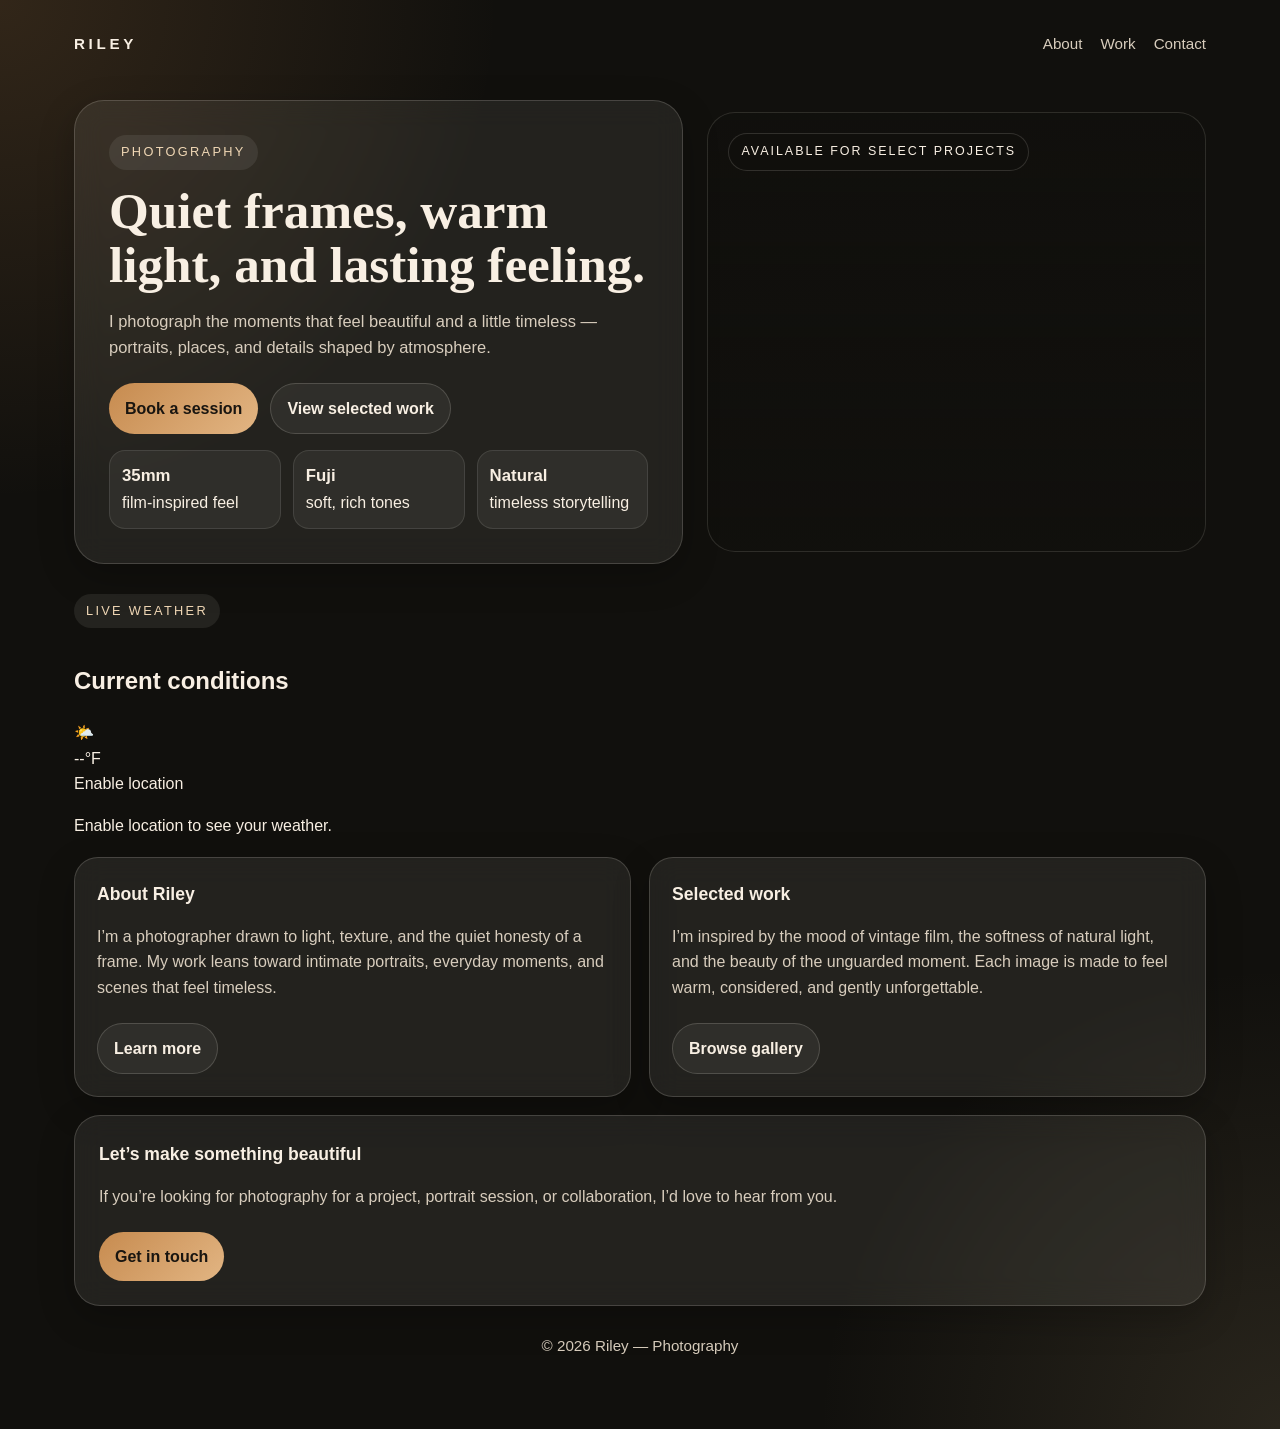
==== commit 5dab3e10: "Refactor into separate files and it works" ====
--- a/index.html
+++ b/index.html
@@ -8,345 +8,7 @@
       name="description"
       content="Riley is a photographer creating beautiful, timeless images shaped by light, texture, and impactful moments."
     />
-    <style>
-      :root {
-        --bg: #11100d;
-        --bg-soft: #1c1914;
-        --card: rgba(255, 248, 238, 0.08);
-        --card-strong: rgba(255, 248, 238, 0.12);
-        --text: #f8efe3;
-        --muted: #d8cdbd;
-        --accent: #c78b4f;
-        --accent-2: #8a7a5a;
-        --line: rgba(255, 248, 238, 0.16);
-      }
-
-      * {
-        box-sizing: border-box;
-      }
-
-      html {
-        scroll-behavior: smooth;
-      }
-
-      body {
-        margin: 0;
-        font-family: "Inter", "Segoe UI", Roboto, Arial, sans-serif;
-        color: var(--text);
-        background:
-          radial-gradient(circle at top left, rgba(199, 139, 79, 0.18), transparent 26%),
-          radial-gradient(circle at bottom right, rgba(138, 122, 90, 0.2), transparent 24%),
-          var(--bg);
-        line-height: 1.6;
-      }
-
-      a {
-        color: inherit;
-        text-decoration: none;
-      }
-
-      .page {
-        max-width: 1180px;
-        margin: 0 auto;
-        padding: 24px 24px 60px;
-      }
-
-      .nav {
-        display: flex;
-        justify-content: space-between;
-        align-items: center;
-        padding: 8px 0 24px;
-      }
-
-      .brand {
-        font-size: 0.95rem;
-        font-weight: 700;
-        letter-spacing: 0.24em;
-        text-transform: uppercase;
-      }
-
-      .nav-links {
-        display: flex;
-        gap: 18px;
-        color: var(--muted);
-        font-size: 0.95rem;
-      }
-
-      .hero {
-        display: grid;
-        grid-template-columns: 1.1fr 0.9fr;
-        gap: 24px;
-        align-items: center;
-        padding: 20px 0 30px;
-      }
-
-      .hero-card,
-      .card,
-      .panel,
-      .weather-card {
-        background: var(--card);
-        border: 1px solid var(--line);
-        box-shadow: 0 12px 36px rgba(0, 0, 0, 0.24);
-        backdrop-filter: blur(14px);
-        -webkit-backdrop-filter: blur(14px);
-      }
-
-      .hero-card {
-        border-radius: 30px;
-        padding: 34px;
-      }
-
-      .eyebrow {
-        display: inline-block;
-        padding: 7px 12px;
-        border-radius: 999px;
-        background: rgba(255, 248, 238, 0.08);
-        color: #f0d7b5;
-        font-size: 0.8rem;
-        letter-spacing: 0.18em;
-        text-transform: uppercase;
-        margin-bottom: 14px;
-      }
-
-      h1 {
-        font-family: "Georgia", "Iowan Old Style", "Palatino Linotype", serif;
-        font-size: clamp(2.2rem, 4vw, 3.2rem);
-        line-height: 1.05;
-        margin: 0 0 16px;
-      }
-
-      .lead {
-        font-size: 1.03rem;
-        color: var(--muted);
-        max-width: 620px;
-      }
-
-      .actions {
-        display: flex;
-        gap: 12px;
-        flex-wrap: wrap;
-        margin-top: 22px;
-      }
-
-      .btn {
-        display: inline-flex;
-        align-items: center;
-        justify-content: center;
-        padding: 12px 16px;
-        border-radius: 999px;
-        font-weight: 600;
-      }
-
-      .btn-primary {
-        background: linear-gradient(135deg, var(--accent), #e2b583);
-        color: #191510;
-      }
-
-      .btn-secondary {
-        border: 1px solid var(--line);
-        background: rgba(255, 248, 238, 0.06);
-      }
-
-      .portrait {
-        overflow: hidden;
-        border-radius: 28px;
-        min-height: 440px;
-        background:
-          linear-gradient(180deg, rgba(17, 16, 13, 0.12), rgba(17, 16, 13, 0.5)),
-          url("https://images.unsplash.com/photo-1515886657613-9f3515b0c78f?auto=format&fit=crop&w=1000&q=80") center/cover;
-        border: 1px solid rgba(255, 248, 238, 0.12);
-      }
-
-      .portrait .badge {
-        margin: 20px;
-        display: inline-block;
-        padding: 8px 12px;
-        border-radius: 999px;
-        background: rgba(17, 16, 13, 0.65);
-        border: 1px solid rgba(255, 248, 238, 0.14);
-        font-size: 0.78rem;
-        letter-spacing: 0.16em;
-        text-transform: uppercase;
-      }
-
-      .content-grid {
-        display: grid;
-        grid-template-columns: 1fr 1fr;
-        gap: 18px;
-        margin-top: 18px;
-      }
-
-      .card {
-        border-radius: 24px;
-        padding: 22px;
-      }
-
-      .card h2,
-      .panel h2,
-      .weather-card h2 {
-        margin-top: 0;
-        font-size: 1.1rem;
-      }
-
-      .card p,
-      .panel p,
-      .weather-card p {
-        color: var(--muted);
-        margin-bottom: 0;
-      }
-
-      .stats {
-        display: flex;
-        gap: 12px;
-        flex-wrap: wrap;
-        margin-top: 16px;
-      }
-
-      .stat {
-        flex: 1;
-        min-width: 110px;
-        padding: 12px;
-        border-radius: 16px;
-        background: rgba(255, 248, 238, 0.06);
-        border: 1px solid rgba(255, 248, 238, 0.1);
-      }
-
-      .stat strong {
-        display: block;
-        font-size: 1.05rem;
-      }
-
-      .gallery {
-        display: grid;
-        grid-template-columns: repeat(3, minmax(0, 1fr));
-        gap: 16px;
-        margin-top: 18px;
-      }
-
-      .photo {
-        min-height: 180px;
-        border-radius: 18px;
-        background-size: cover;
-        background-position: center;
-        border: 1px solid rgba(255, 248, 238, 0.12);
-        filter: sepia(0.28) saturate(0.84) contrast(1.03);
-      }
-
-      .photo.one {
-        background-image: url("https://images.unsplash.com/photo-1492691527719-9d1e07e534b4?auto=format&fit=crop&w=800&q=80");
-      }
-
-      .photo.two {
-        background-image: url("https://images.unsplash.com/photo-1518623489648-a173ef7824f3?auto=format&fit=crop&w=800&q=80");
-      }
-
-      .photo.three {
-        background-image: url("https://images.unsplash.com/photo-1500530855697-b586d89ba3ee?auto=format&fit=crop&w=800&q=80");
-      }
-
-      .panel {
-        border-radius: 26px;
-        padding: 24px;
-        margin-top: 18px;
-      }
-
-      .weather-card {
-        border-radius: 22px;
-        padding: 18px 20px;
-        margin: 10px 0 0;
-        display: inline-grid;
-        gap: 12px;
-        max-width: 360px;
-        align-self: start;
-      }
-
-      .weather-header {
-        display: flex;
-        justify-content: space-between;
-        align-items: center;
-        gap: 14px;
-      }
-
-      .weather-icon {
-        font-size: 1.7rem;
-        line-height: 1;
-      }
-
-      .weather-main {
-        display: flex;
-        align-items: end;
-        gap: 10px;
-        flex-wrap: wrap;
-      }
-
-      .weather-temp {
-        font-size: clamp(1.6rem, 2.4vw, 2.1rem);
-        font-weight: 700;
-        line-height: 1;
-      }
-
-      .weather-condition {
-        color: var(--text);
-        font-weight: 600;
-        font-size: 0.95rem;
-      }
-
-      .weather-status {
-        color: var(--muted);
-        font-size: 0.9rem;
-        line-height: 1.5;
-      }
-
-      .contact-list {
-        margin-top: 14px;
-        display: grid;
-        gap: 8px;
-      }
-
-      .contact-list a {
-        color: #f0d7b5;
-      }
-
-      footer {
-        text-align: center;
-        color: var(--muted);
-        padding: 28px 0 10px;
-        font-size: 0.95rem;
-      }
-
-      @media (max-width: 900px) {
-        .hero,
-        .content-grid,
-        .gallery {
-          grid-template-columns: 1fr;
-        }
-
-        .hero-card {
-          padding: 24px;
-        }
-
-        .portrait {
-          min-height: 320px;
-        }
-      }
-
-      @media (max-width: 640px) {
-        .page {
-          padding: 16px 16px 40px;
-        }
-
-        .nav {
-          flex-direction: column;
-          align-items: flex-start;
-          gap: 10px;
-        }
-
-        .nav-links {
-          flex-wrap: wrap;
-          gap: 12px;
-        }
-      }
-    </style>
+    <link rel="stylesheet" href="styles.css" />
   </head>
   <body>
     <div class="page">
@@ -432,97 +94,6 @@
 
       <footer>© 2026 Riley — Photography</footer>
     </div>
-    <script>
-      document.addEventListener("DOMContentLoaded", () => {
-        const year = new Date().getFullYear();
-        const footer = document.querySelector("footer");
-
-        if (footer) {
-          footer.textContent = `© ${year} Riley — Photography`;
-        }
-
-        document.querySelectorAll('a[href^="#"]').forEach((link) => {
-          link.addEventListener("click", () => {
-            document.documentElement.style.scrollBehavior = "smooth";
-          });
-        });
-
-        const weatherIcon = document.getElementById("weather-icon");
-        const weatherTemp = document.getElementById("weather-temp");
-        const weatherCondition = document.getElementById("weather-condition");
-        const weatherStatus = document.getElementById("weather-status");
-
-        const mapWeatherCode = (code) => {
-          const weatherMap = {
-            0: { icon: "☀️", label: "Clear sky" },
-            1: { icon: "🌤️", label: "Mainly clear" },
-            2: { icon: "⛅", label: "Partly cloudy" },
-            3: { icon: "☁️", label: "Overcast" },
-            45: { icon: "🌫️", label: "Fog" },
-            48: { icon: "🌫️", label: "Rime fog" },
-            51: { icon: "🌦️", label: "Light drizzle" },
-            53: { icon: "🌦️", label: "Drizzle" },
-            55: { icon: "🌧️", label: "Dense drizzle" },
-            61: { icon: "🌧️", label: "Light rain" },
-            63: { icon: "🌧️", label: "Rain" },
-            65: { icon: "🌧️", label: "Heavy rain" },
-            71: { icon: "❄️", label: "Light snow" },
-            73: { icon: "❄️", label: "Snow" },
-            75: { icon: "❄️", label: "Heavy snow" },
-            80: { icon: "🌦️", label: "Showers" },
-            81: { icon: "🌧️", label: "Heavy showers" },
-            82: { icon: "🌧️", label: "Violent showers" },
-            85: { icon: "❄️", label: "Snow showers" },
-            86: { icon: "❄️", label: "Heavy snow showers" },
-            95: { icon: "⛈️", label: "Thunderstorm" },
-            96: { icon: "⛈️", label: "Thunderstorm with hail" },
-            99: { icon: "⛈️", label: "Severe thunderstorm" },
-          };
-
-          return weatherMap[code] || { icon: "🌤️", label: "Weather update" };
-        };
-
-        const setWeatherState = (icon, label, status) => {
-          if (weatherIcon) weatherIcon.textContent = icon;
-          if (weatherTemp) weatherTemp.textContent = "--°F";
-          if (weatherCondition) weatherCondition.textContent = label;
-          if (weatherStatus) weatherStatus.textContent = status;
-        };
-
-        if (!navigator.geolocation) {
-          setWeatherState("🌤️", "Location unavailable", "Your browser does not support live location weather.");
-          return;
-        }
-
-        navigator.geolocation.getCurrentPosition(
-          async (position) => {
-            try {
-              const { latitude, longitude } = position.coords;
-              const url = `https://api.open-meteo.com/v1/forecast?latitude=${latitude.toFixed(4)}&longitude=${longitude.toFixed(4)}&current=temperature_2m,weather_code&temperature_unit=fahrenheit&wind_speed_unit=mph&timezone=auto`;
-              const response = await fetch(url);
-
-              if (!response.ok) {
-                throw new Error("Weather request failed");
-              }
-
-              const data = await response.json();
-              const current = data.current;
-              const { icon, label } = mapWeatherCode(current.weather_code);
-              const temp = Math.round(current.temperature_2m);
-
-              if (weatherIcon) weatherIcon.textContent = icon;
-              if (weatherTemp) weatherTemp.textContent = `${temp}°F`;
-              if (weatherCondition) weatherCondition.textContent = label;
-              if (weatherStatus) weatherStatus.textContent = "Live conditions based on your current location.";
-            } catch (error) {
-              setWeatherState("🌤️", "Weather unavailable", "Live weather could not be loaded right now.");
-            }
-          },
-          () => {
-            setWeatherState("🌤️", "Enable location", "Enable location to see your weather.");
-          }
-        );
-      });
-    </script>
+    <script src="app.js"></script>
   </body>
 </html>
--- a/styles.css
+++ b/styles.css
@@ -0,0 +1,287 @@
+:root {
+  --bg: #11100d;
+  --bg-soft: #1c1914;
+  --card: rgba(255, 248, 238, 0.08);
+  --card-strong: rgba(255, 248, 238, 0.12);
+  --text: #f8efe3;
+  --muted: #d8cdbd;
+  --accent: #c78b4f;
+  --accent-2: #8a7a5a;
+  --line: rgba(255, 248, 238, 0.16);
+}
+
+* {
+  box-sizing: border-box;
+}
+
+html {
+  scroll-behavior: smooth;
+}
+
+body {
+  margin: 0;
+  font-family: "Inter", "Segoe UI", Roboto, Arial, sans-serif;
+  color: var(--text);
+  background:
+    radial-gradient(circle at top left, rgba(199, 139, 79, 0.18), transparent 26%),
+    radial-gradient(circle at bottom right, rgba(138, 122, 90, 0.2), transparent 24%),
+    var(--bg);
+  line-height: 1.6;
+}
+
+a {
+  color: inherit;
+  text-decoration: none;
+}
+
+.page {
+  max-width: 1180px;
+  margin: 0 auto;
+  padding: 24px 24px 60px;
+}
+
+.nav {
+  display: flex;
+  justify-content: space-between;
+  align-items: center;
+  padding: 8px 0 24px;
+}
+
+.brand {
+  font-size: 0.95rem;
+  font-weight: 700;
+  letter-spacing: 0.24em;
+  text-transform: uppercase;
+}
+
+.nav-links {
+  display: flex;
+  gap: 18px;
+  color: var(--muted);
+  font-size: 0.95rem;
+}
+
+.hero {
+  display: grid;
+  grid-template-columns: 1.1fr 0.9fr;
+  gap: 24px;
+  align-items: center;
+  padding: 20px 0 30px;
+}
+
+.hero-card,
+.card,
+.panel {
+  background: var(--card);
+  border: 1px solid var(--line);
+  box-shadow: 0 12px 36px rgba(0, 0, 0, 0.24);
+  backdrop-filter: blur(14px);
+  -webkit-backdrop-filter: blur(14px);
+}
+
+.hero-card {
+  border-radius: 30px;
+  padding: 34px;
+}
+
+.eyebrow {
+  display: inline-block;
+  padding: 7px 12px;
+  border-radius: 999px;
+  background: rgba(255, 248, 238, 0.08);
+  color: #f0d7b5;
+  font-size: 0.8rem;
+  letter-spacing: 0.18em;
+  text-transform: uppercase;
+  margin-bottom: 14px;
+}
+
+h1 {
+  font-family: "Georgia", "Iowan Old Style", "Palatino Linotype", serif;
+  font-size: clamp(2.2rem, 4vw, 3.2rem);
+  line-height: 1.05;
+  margin: 0 0 16px;
+}
+
+.lead {
+  font-size: 1.03rem;
+  color: var(--muted);
+  max-width: 620px;
+}
+
+.actions {
+  display: flex;
+  gap: 12px;
+  flex-wrap: wrap;
+  margin-top: 22px;
+}
+
+.btn {
+  display: inline-flex;
+  align-items: center;
+  justify-content: center;
+  padding: 12px 16px;
+  border-radius: 999px;
+  font-weight: 600;
+}
+
+.btn-primary {
+  background: linear-gradient(135deg, var(--accent), #e2b583);
+  color: #191510;
+}
+
+.btn-secondary {
+  border: 1px solid var(--line);
+  background: rgba(255, 248, 238, 0.06);
+}
+
+.portrait {
+  overflow: hidden;
+  border-radius: 28px;
+  min-height: 440px;
+  background:
+    linear-gradient(180deg, rgba(17, 16, 13, 0.12), rgba(17, 16, 13, 0.5)),
+    url("https://images.unsplash.com/photo-1515886657613-9f3515b0c78f?auto=format&fit=crop&w=1000&q=80") center/cover;
+  border: 1px solid rgba(255, 248, 238, 0.12);
+}
+
+.portrait .badge {
+  margin: 20px;
+  display: inline-block;
+  padding: 8px 12px;
+  border-radius: 999px;
+  background: rgba(17, 16, 13, 0.65);
+  border: 1px solid rgba(255, 248, 238, 0.14);
+  font-size: 0.78rem;
+  letter-spacing: 0.16em;
+  text-transform: uppercase;
+}
+
+.content-grid {
+  display: grid;
+  grid-template-columns: 1fr 1fr;
+  gap: 18px;
+  margin-top: 18px;
+}
+
+.card {
+  border-radius: 24px;
+  padding: 22px;
+}
+
+.card h2,
+.panel h2 {
+  margin-top: 0;
+  font-size: 1.1rem;
+}
+
+.card p,
+.panel p {
+  color: var(--muted);
+  margin-bottom: 0;
+}
+
+.stats {
+  display: flex;
+  gap: 12px;
+  flex-wrap: wrap;
+  margin-top: 16px;
+}
+
+.stat {
+  flex: 1;
+  min-width: 110px;
+  padding: 12px;
+  border-radius: 16px;
+  background: rgba(255, 248, 238, 0.06);
+  border: 1px solid rgba(255, 248, 238, 0.1);
+}
+
+.stat strong {
+  display: block;
+  font-size: 1.05rem;
+}
+
+.gallery {
+  display: grid;
+  grid-template-columns: repeat(3, minmax(0, 1fr));
+  gap: 16px;
+  margin-top: 18px;
+}
+
+.photo {
+  min-height: 180px;
+  border-radius: 18px;
+  background-size: cover;
+  background-position: center;
+  border: 1px solid rgba(255, 248, 238, 0.12);
+  filter: sepia(0.28) saturate(0.84) contrast(1.03);
+}
+
+.photo.one {
+  background-image: url("https://images.unsplash.com/photo-1492691527719-9d1e07e534b4?auto=format&fit=crop&w=800&q=80");
+}
+
+.photo.two {
+  background-image: url("https://images.unsplash.com/photo-1518623489648-a173ef7824f3?auto=format&fit=crop&w=800&q=80");
+}
+
+.photo.three {
+  background-image: url("https://images.unsplash.com/photo-1500530855697-b586d89ba3ee?auto=format&fit=crop&w=800&q=80");
+}
+
+.panel {
+  border-radius: 26px;
+  padding: 24px;
+  margin-top: 18px;
+}
+
+.contact-list {
+  margin-top: 14px;
+  display: grid;
+  gap: 8px;
+}
+
+.contact-list a {
+  color: #f0d7b5;
+}
+
+footer {
+  text-align: center;
+  color: var(--muted);
+  padding: 28px 0 10px;
+  font-size: 0.95rem;
+}
+
+@media (max-width: 900px) {
+  .hero,
+  .content-grid,
+  .gallery {
+    grid-template-columns: 1fr;
+  }
+
+  .hero-card {
+    padding: 24px;
+  }
+
+  .portrait {
+    min-height: 320px;
+  }
+}
+
+@media (max-width: 640px) {
+  .page {
+    padding: 16px 16px 40px;
+  }
+
+  .nav {
+    flex-direction: column;
+    align-items: flex-start;
+    gap: 10px;
+  }
+
+  .nav-links {
+    flex-wrap: wrap;
+    gap: 12px;
+  }
+}
